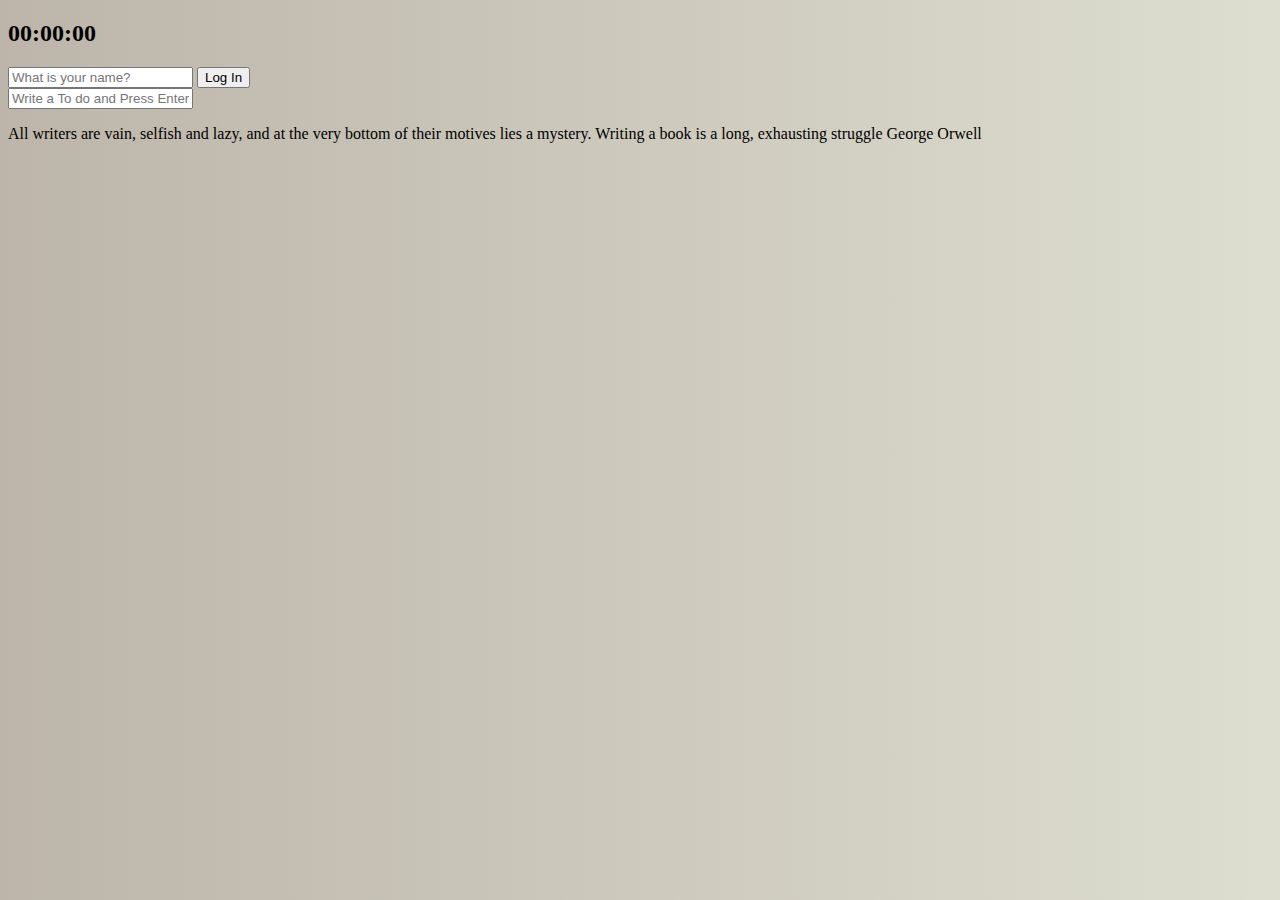
==== index.html @ a2b2f99e "first commit" ====
<!DOCTYPE html>
<html lang="en">
  <head>
    <meta charset="UTF-8" />
    <meta http-equiv="X-UA-Compatible" content="IE=edge" />
    <meta name="viewport" content="width=device-width, initial-scale=1.0" />
    <link rel="stylesheet" href="css/style.css" />
    <title>Momentum App</title>
  </head>
  <body>
    <h2 id="clock">00:00:00</h2>
    <form id="login-form" class="hidden">
      <input
        required
        maxlength="15"
        type="text"
        placeholder="What is your name?"
      />
      <button>Log In</button>
    </form>
    <h1 id="greeting" class="hidden"></h1>
    <form id="todo-form">
      <input type="text" placeholder="Write a To do and Press Enter" required />
    </form>
    <ul id="todo-list"></ul>
    <div id="quote">
      <span></span>
      <span></span>
    </div>
    <div id="weather">
      <span></span>
      <span></span>
    </div>
    <script src="js/greetings.js"></script>
    <script src="js/clock.js"></script>
    <script src="js/quotes.js"></script>
    <script src="js/background.js"></script>
    <script src="js/todo.js"></script>
    <script src="js/weather.js"></script>
  </body>
</html>
---- css/style.css ----
.hidden {
  display: none;
}
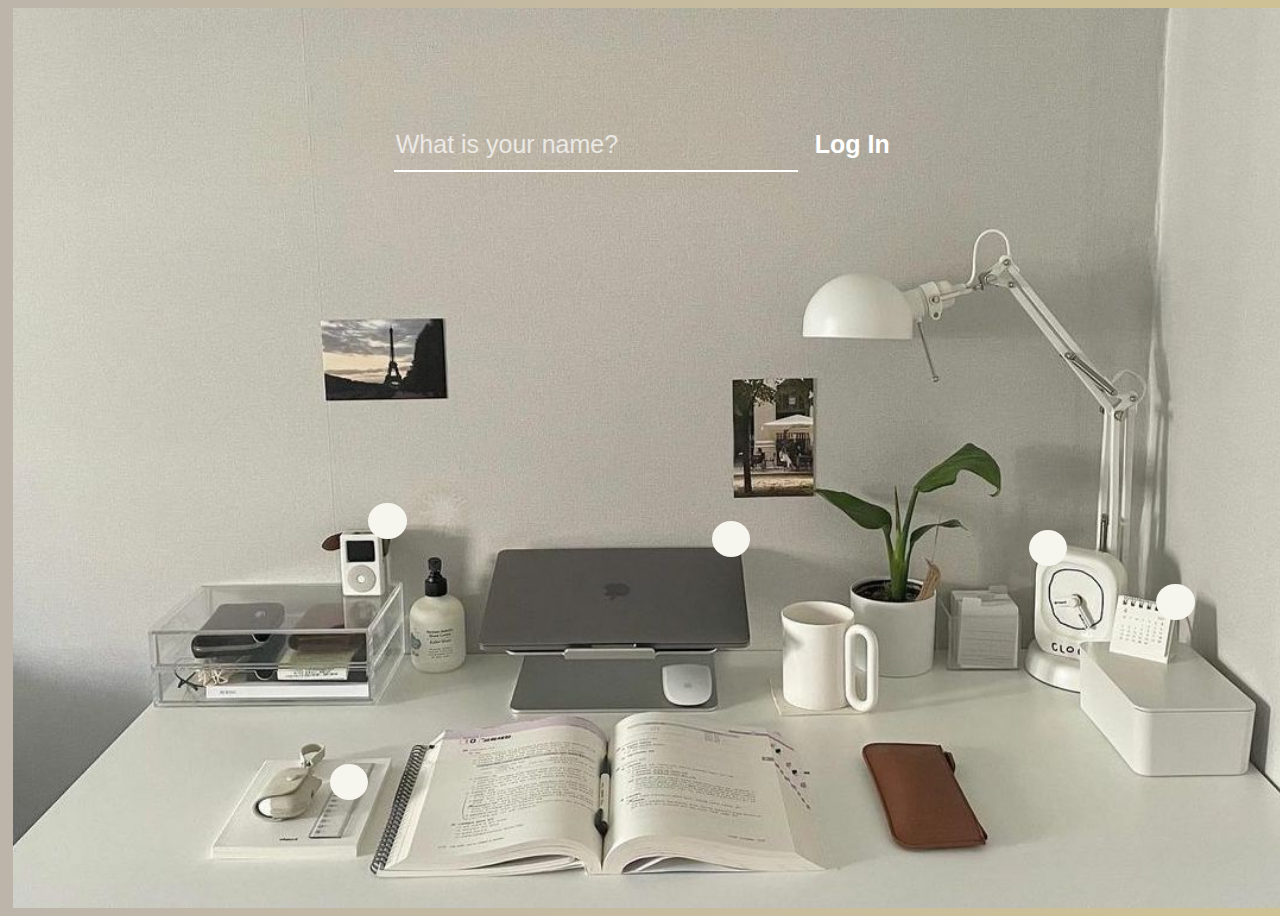
==== commit 21297f2f: "done todo clock" ====
--- a/index.html
+++ b/index.html
@@ -4,36 +4,63 @@
     <meta charset="UTF-8" />
     <meta http-equiv="X-UA-Compatible" content="IE=edge" />
     <meta name="viewport" content="width=device-width, initial-scale=1.0" />
+    <link
+      rel="stylesheet"
+      href="https://fonts.googleapis.com/css2?family=Material+Symbols+Outlined:opsz,wght,FILL,GRAD@20..48,100..700,0..1,-50..200"
+    />
     <link rel="stylesheet" href="css/style.css" />
+    <link rel="stylesheet" href="css/clock.css" />
+    <link rel="stylesheet" href="css/todo.css" />
+    <link rel="stylesheet" href="css/login.css" />
     <title>Momentum App</title>
   </head>
   <body>
-    <h2 id="clock">00:00:00</h2>
-    <form id="login-form" class="hidden">
-      <input
-        required
-        maxlength="15"
-        type="text"
-        placeholder="What is your name?"
-      />
-      <button>Log In</button>
-    </form>
-    <h1 id="greeting" class="hidden"></h1>
-    <form id="todo-form">
-      <input type="text" placeholder="Write a To do and Press Enter" required />
-    </form>
-    <ul id="todo-list"></ul>
-    <div id="quote">
-      <span></span>
-      <span></span>
+    <div id="container-box">
+      <div id="image-box">
+        <img src="img/room.jpeg" />
+        <div class="play-btn"></div>
+        <div class="google-btn"></div>
+        <div class="todolist-btn"></div>
+        <div class="clock-btn"></div>
+        <div class="calendar-btn"></div>
+      </div>
+      <form id="login-form">
+        <input
+          required
+          maxlength="15"
+          type="text"
+          placeholder="What is your name?"
+        />
+        <button>Log In</button>
+      </form>
+      <h1 id="greeting"></h1>
+
+      <div class="popup hidden" id="clock-popup">
+        <button class="closed-btn" id="clock-closed">
+          <span class="material-symbols-outlined"> close </span>
+        </button>
+        <h2 id="clock">00:00:00</h2>
+      </div>
+      <div class="popup hidden" id="todo-popup">
+        <button class="closed-btn" id="todo-closed">
+          <span class="material-symbols-outlined"> close </span>
+        </button>
+        <div id="todolist-box">
+          <form id="todo-form">
+            <input type="text" placeholder="Write a To do" required />
+          </form>
+          <ul id="todo-list"></ul>
+        </div>
+      </div>
+      <div id="weather">
+        <span></span>
+        <span></span>
+      </div>
+      -->
     </div>
-    <div id="weather">
-      <span></span>
-      <span></span>
-    </div>
+
     <script src="js/greetings.js"></script>
     <script src="js/clock.js"></script>
-    <script src="js/quotes.js"></script>
     <script src="js/background.js"></script>
     <script src="js/todo.js"></script>
     <script src="js/weather.js"></script>
--- a/css/style.css
+++ b/css/style.css
@@ -1,3 +1,96 @@
+body {
+  font-family: Montserrat, Arial, Helvetica, sans-serif;
+  width: 100%;
+  height: 100%;
+}
+
+#container-box {
+  display: flex;
+  width: 100%;
+  height: 100vh;
+  position: relative;
+  justify-content: center;
+  align-items: center;
+}
+#image-box {
+  display: flex;
+  justify-content: center;
+  height: 100vh;
+  align-content: center;
+  z-index: 1;
+  position: absolute;
+}
+img {
+  z-index: 1;
+}
+
+.play-btn,
+.google-btn,
+.todolist-btn,
+.clock-btn,
+.calendar-btn {
+  width: 3%;
+  height: 4%;
+  background-color: #f6f5ee;
+  border-radius: 50%;
+  display: flex;
+  z-index: 2;
+}
+
+.play-btn {
+  left: 28%;
+  top: 55%;
+  position: absolute;
+}
+.google-btn {
+  left: 55%;
+  top: 57%;
+  position: absolute;
+}
+
+.todolist-btn {
+  left: 25%;
+  top: 84%;
+  position: absolute;
+}
+
+.clock-btn {
+  left: 80%;
+  top: 58%;
+  position: absolute;
+}
+
+.calendar-btn {
+  left: 90%;
+  top: 64%;
+  position: absolute;
+}
+
+.popup {
+  width: 100%;
+  height: 100%;
+  z-index: 30;
+  display: flex;
+  flex-direction: column;
+  justify-content: center;
+  align-items: center;
+  background: rgba(0, 0, 0, 0.7);
+  backdrop-filter: blur(2px);
+}
+
+.closed-btn {
+  width: 100%;
+  display: flex;
+  justify-content: flex-end;
+  margin-right: 60%;
+  z-index: 30;
+  background-color: transparent;
+  border: none;
+  color: white;
+}
+.material-symbols-outlined {
+  font-variation-settings: "FILL" 0, "wght" 600, "GRAD" 0, "opsz" 100;
+}
 .hidden {
   display: none;
 }
--- a/css/clock.css
+++ b/css/clock.css
@@ -0,0 +1,5 @@
+#clock {
+  font-size: 400%;
+  font-weight: 600;
+  color: white;
+}
--- a/css/todo.css
+++ b/css/todo.css
@@ -0,0 +1,35 @@
+#todo-form {
+  border: none;
+}
+
+#todo-form input {
+  border: none;
+  width: 300px;
+  height: 50px;
+  background-color: transparent;
+  font-size: 30px;
+  color: white;
+}
+#todo-form input:focus {
+  outline: none;
+  border-bottom: 1px solid white;
+}
+#todolist-box {
+  height: 80%;
+  display: flex;
+  flex-direction: column;
+  justify-content: flex-start;
+}
+
+li {
+  color: white;
+  font-size: 30px;
+  font-family: Montserrat, Arial, Helvetica, sans-serif;
+  margin: 15px 0px;
+}
+ul {
+  width: 300px;
+  display: flex;
+  justify-content: flex-start;
+  flex-direction: column;
+}
--- a/css/login.css
+++ b/css/login.css
@@ -0,0 +1,48 @@
+#login-form {
+  position: absolute;
+  z-index: 20;
+  justify-content: center;
+  align-items: center;
+  top: 110px;
+}
+#login-form input {
+  width: 400px;
+  height: 50px;
+  border: 2px solid white;
+  border-top: none;
+  border-left: none;
+  border-right: none;
+  font-size: 25px;
+  font-family: Montserrat, Arial, Helvetica, sans-serif;
+  font-weight: 400;
+  background-color: transparent;
+}
+#login-form input::placeholder {
+  color: white;
+  opacity: 0.7;
+}
+
+#login-form button {
+  background-color: none;
+  border: none;
+  width: 100px;
+  height: 50px;
+  font-size: 25px;
+  font-family: Montserrat, Arial, Helvetica, sans-serif;
+  font-weight: 600;
+  background-color: transparent;
+  color: white;
+}
+
+#greeting {
+  display: flex;
+  position: absolute;
+  z-index: 40;
+  justify-content: center;
+  align-items: center;
+  top: 100px;
+  font-size: 40px;
+  font-family: Montserrat, Arial, Helvetica, sans-serif;
+  font-weight: 600;
+  color: white;
+}
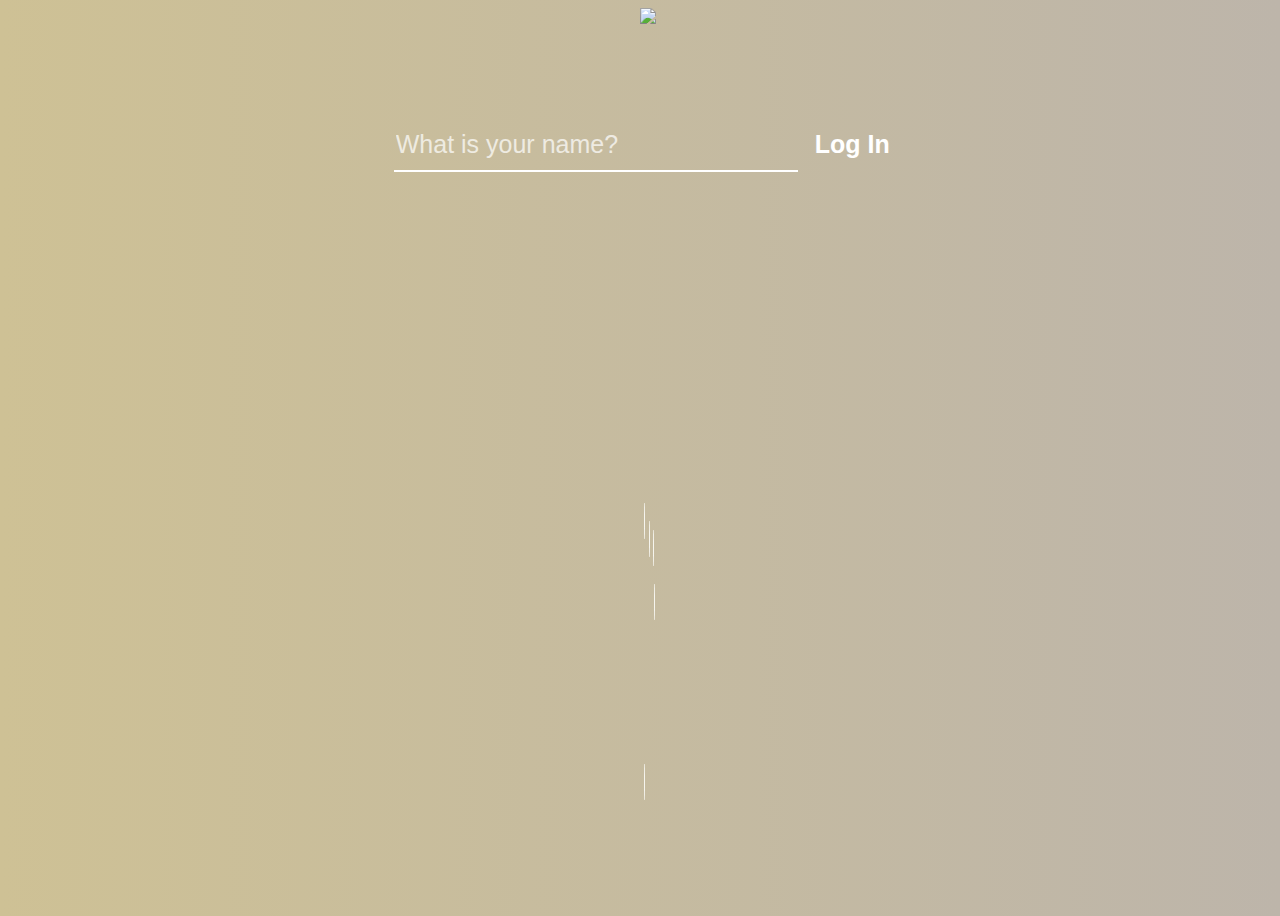
==== commit e2669c4c: "add style" ====
--- a/index.html
+++ b/index.html
@@ -12,12 +12,15 @@
     <link rel="stylesheet" href="css/clock.css" />
     <link rel="stylesheet" href="css/todo.css" />
     <link rel="stylesheet" href="css/login.css" />
+    <link rel="stylesheet" href="css/calendar.css" />
+    <link rel="stylesheet" href="css/weather.css" />
     <title>Momentum App</title>
   </head>
   <body>
+    <h3>The screen is too smallㅠㅠ</h3>
     <div id="container-box">
       <div id="image-box">
-        <img src="img/room.jpeg" />
+        <img src="image/room.jpeg" />
         <div class="play-btn"></div>
         <div class="google-btn"></div>
         <div class="todolist-btn"></div>
@@ -52,17 +55,337 @@
           <ul id="todo-list"></ul>
         </div>
       </div>
+      <div class="popup hidden" id="calendar-popup">
+        <button class="closed-btn" id="calendar-closed">
+          <span class="material-symbols-outlined"> close </span>
+        </button>
+        <div class="calendar-box">
+          <div class="calendar-header">
+            <div class="calendar-move-btn" id="go-prev">
+              <span class="material-symbols-outlined"> arrow_back_ios </span>
+            </div>
+            <div id="calendar-year-month">SEP, 2022</div>
+            <div class="calendar-move-btn" id="go-next">
+              <span class="material-symbols-outlined"> arrow_forward_ios </span>
+            </div>
+          </div>
+          <table class="calendar-body">
+            <thead>
+              <th>SUN</th>
+              <th>MON</th>
+              <th>TUE</th>
+              <th>WED</th>
+              <th>THU</th>
+              <th>FRI</th>
+              <th>SAT</th>
+            </thead>
+            <tbody>
+              <tr class="calendar-line">
+                <td class="calendar-day"></td>
+                <td class="calendar-day"></td>
+                <td class="calendar-day"></td>
+                <td class="calendar-day"></td>
+                <td class="calendar-day"></td>
+                <td class="calendar-day"></td>
+                <td class="calendar-day"></td>
+              </tr>
+              <tr class="calendar-line">
+                <td class="calendar-day"></td>
+                <td class="calendar-day"></td>
+                <td class="calendar-day"></td>
+                <td class="calendar-day"></td>
+                <td class="calendar-day"></td>
+                <td class="calendar-day"></td>
+                <td class="calendar-day"></td>
+              </tr>
+              <tr class="calendar-line">
+                <td class="calendar-day"></td>
+                <td class="calendar-day"></td>
+                <td class="calendar-day"></td>
+                <td class="calendar-day"></td>
+                <td class="calendar-day"></td>
+                <td class="calendar-day"></td>
+                <td class="calendar-day"></td>
+              </tr>
+              <tr class="calendar-line">
+                <td class="calendar-day"></td>
+                <td class="calendar-day"></td>
+                <td class="calendar-day"></td>
+                <td class="calendar-day"></td>
+                <td class="calendar-day"></td>
+                <td class="calendar-day"></td>
+                <td class="calendar-day"></td>
+              </tr>
+              <tr class="calendar-line">
+                <td class="calendar-day"></td>
+                <td class="calendar-day"></td>
+                <td class="calendar-day"></td>
+                <td class="calendar-day"></td>
+                <td class="calendar-day"></td>
+                <td class="calendar-day"></td>
+                <td class="calendar-day"></td>
+              </tr>
+              <tr class="calendar-line">
+                <td class="calendar-day"></td>
+                <td class="calendar-day"></td>
+                <td class="calendar-day"></td>
+                <td class="calendar-day"></td>
+                <td class="calendar-day"></td>
+                <td class="calendar-day"></td>
+                <td class="calendar-day"></td>
+              </tr>
+            </tbody>
+          </table>
+        </div>
+      </div>
+
       <div id="weather">
         <span></span>
         <span></span>
       </div>
-      -->
+      <div class="popup hidden" id="google-popup">
+        <button class="closed-btn" id="google-closed">
+          <span class="material-symbols-outlined"> close </span>
+        </button>
+        <iframe
+          id="inlineFrame"
+          width="1000"
+          height="700"
+          src="https://nomadcoders.co/typescript-for-beginners/lobby"
+        >
+        </iframe>
+      </div>
+      <div class="popup hidden" id="play-popup">
+        <div class="play-first_column">
+          <button class="closed-btn" id="play-closed">
+            <span class="material-symbols-outlined"> close </span>
+          </button>
+        </div>
+        <div class="play-second_column">
+          <div class="main-screen">
+            <div class="screen-header">
+              <span class="material-symbols-outlined">
+                arrow_back_ios_new
+              </span>
+              <span class="material-symbols-outlined"> search </span>
+            </div>
+            <div class="main-screen_player">
+              <div class="main-screen_image">
+                <div class="colorfulShadow artist"></div>
+              </div>
+            </div>
+            <div class="main-screen_text">
+              <span>Grace lee, Artist</span>
+              <span>Rap, Hip-hop</span>
+            </div>
+            <div class="main-screen_btn">
+              <button>Shuffle</button>
+              <button>
+                <span class="material-symbols-outlined"> favorite </span>
+                <span>212,971</span>
+              </button>
+            </div>
+            <div class="main-screen_playlist">
+              <div class="playlist-component">
+                <div class="playlist-component_column">
+                  <img src="image/g.jpg" />
+                  <div class="music_chart">
+                    <div class="music_icon"></div>
+                    <div class="music_icon"></div>
+                    <div class="music_icon"></div>
+                  </div>
+                </div>
+                <div class="playlist-component_column">
+                  <span>Grace lee, Artist</span>
+                  <span>Hey Mama</span>
+                </div>
+                <div class="playlist-component_column">
+                  <span class="material-symbols-outlined"> more_vert </span>
+                </div>
+              </div>
+              <div class="playlist-component">
+                <div class="playlist-component_column">
+                  <img src="image/c.jpg" />
+                  <div class="music_chart">
+                    <div class="music_icon"></div>
+                    <div class="music_icon"></div>
+                    <div class="music_icon"></div>
+                  </div>
+                </div>
+                <div class="playlist-component_column">
+                  <span>Grace lee, Artist</span>
+                  <span>December</span>
+                </div>
+                <div class="playlist-component_column">
+                  <span class="material-symbols-outlined"> more_vert </span>
+                </div>
+              </div>
+              <div class="playlist-component">
+                <div class="playlist-component_column">
+                  <img src="image/d.jpg" />
+                  <div class="music_chart">
+                    <div class="music_icon"></div>
+                    <div class="music_icon"></div>
+                    <div class="music_icon"></div>
+                  </div>
+                </div>
+                <div class="playlist-component_column">
+                  <span>Grace lee, Artist</span>
+                  <span>Call me</span>
+                </div>
+                <div class="playlist-component_column">
+                  <span class="material-symbols-outlined"> more_vert </span>
+                </div>
+              </div>
+              <div class="playlist-component">
+                <div class="playlist-component_column">
+                  <img src="image/f.jpg" />
+                  <div class="music_chart">
+                    <div class="music_icon"></div>
+                    <div class="music_icon"></div>
+                    <div class="music_icon"></div>
+                  </div>
+                </div>
+                <div class="playlist-component_column">
+                  <span>Grace lee, Artist</span>
+                  <span>Summer-vacation</span>
+                </div>
+                <div class="playlist-component_column">
+                  <span class="material-symbols-outlined"> more_vert </span>
+                </div>
+              </div>
+              <div class="playlist-component">
+                <div class="playlist-component_column">
+                  <img src="image/c.jpg" />
+                  <div class="music_chart">
+                    <div class="music_icon"></div>
+                    <div class="music_icon"></div>
+                    <div class="music_icon"></div>
+                  </div>
+                </div>
+                <div class="playlist-component_column">
+                  <span>Grace lee, Artist</span>
+                  <span>December</span>
+                </div>
+                <div class="playlist-component_column">
+                  <span class="material-symbols-outlined"> more_vert </span>
+                </div>
+              </div>
+              <div class="playlist-component">
+                <div class="playlist-component_column">
+                  <img src="image/d.jpg" />
+                  <div class="music_chart">
+                    <div class="music_icon"></div>
+                    <div class="music_icon"></div>
+                    <div class="music_icon"></div>
+                  </div>
+                </div>
+                <div class="playlist-component_column">
+                  <span>Grace lee, Artist</span>
+                  <span>Call me</span>
+                </div>
+                <div class="playlist-component_column">
+                  <span class="material-symbols-outlined"> more_vert </span>
+                </div>
+              </div>
+              <div class="playlist-component">
+                <div class="playlist-component_column">
+                  <img src="image/f.jpg" />
+                  <div class="music_chart">
+                    <div class="music_icon"></div>
+                    <div class="music_icon"></div>
+                    <div class="music_icon"></div>
+                  </div>
+                </div>
+                <div class="playlist-component_column">
+                  <span>Grace lee, Artist</span>
+                  <span>Summer-vacation</span>
+                </div>
+                <div class="playlist-component_column">
+                  <span class="material-symbols-outlined"> more_vert </span>
+                </div>
+              </div>
+              <div class="playlist-component">
+                <div class="playlist-component_column">
+                  <img src="image/f.jpg" />
+                  <div class="music_chart">
+                    <div class="music_icon"></div>
+                    <div class="music_icon"></div>
+                    <div class="music_icon"></div>
+                  </div>
+                </div>
+                <div class="playlist-component_column">
+                  <span>Grace lee, Artist</span>
+                  <span>Summer-vacation</span>
+                </div>
+                <div class="playlist-component_column">
+                  <span class="material-symbols-outlined"> more_vert </span>
+                </div>
+              </div>
+              <div class="main-screen_playbar">
+                <div class="playbar_column">
+                  <span>Grace lee, Artist</span>
+                  <span>December</span>
+                </div>
+                <div class="playbar_column">
+                  <span class="material-symbols-outlined"> skip_previous </span>
+                  <span class="material-symbols-outlined"> play_arrow </span>
+                  <span class="material-symbols-outlined"> skip_next </span>
+                </div>
+              </div>
+            </div>
+          </div>
+        
+        <div class="play-screen">
+          <div class="screen-header">
+            <span class="material-symbols-outlined"> arrow_back_ios_new </span>
+            <span class="material-symbols-outlined"> search </span>
+          </div>
+          <div class="play-screen_player">
+            <div class="play-screen_image">
+              <div class="colorfulShadow album"></div>
+            </div>
+            <div class="play-screen_text">
+              <span>December</span>
+              <span>Grace lee, Artist</span>
+            </div>
+          </div>
+          <div class="play-screen_track">
+            <div class="play-screen_progress">
+              <div class="progress_time">
+                <span id="current-time"></span>
+                <span id="duration-time"></span>
+              </div>
+              <div class="progress_line">
+                <div class="progress_black">
+                  <div class="progress_dot"></div>
+                </div>
+              </div>
+            </div>
+            <div class="play-screen_controls">
+              <span class="material-symbols-outlined"> all_inclusive </span>
+              <span class="material-symbols-outlined"> skip_previous </span>
+              <span class="material-symbols-outlined" id="music_play">
+                play_circle
+                </span>
+                <span class="material-symbols-outlined hidden" id="music_pause">
+                    pause_circle
+                    </span>
+              <span class="material-symbols-outlined"> skip_next </span>
+              <span class="material-symbols-outlined"> graphic_eq </span>
+            </div>
+          </div>
+        </div>
+      </div>
     </div>
 
     <script src="js/greetings.js"></script>
     <script src="js/clock.js"></script>
     <script src="js/background.js"></script>
     <script src="js/todo.js"></script>
+    <script src="js/calender.js"></script>
     <script src="js/weather.js"></script>
+    <script src="js/google.js"></script>
+    <script src="js/play.js"></script>
   </body>
 </html>
--- a/css/style.css
+++ b/css/style.css
@@ -1,7 +1,13 @@
+@import "main-screen.css";
+@import "play-screen.css";
+@import "playlist-component.css";
+@import "screen-header.css";
+
 body {
   font-family: Montserrat, Arial, Helvetica, sans-serif;
   width: 100%;
-  height: 100%;
+  height: 100vh;
+  overflow: hidden;
 }
 
 #container-box {
@@ -67,30 +73,103 @@
 }
 
 .popup {
-  width: 100%;
-  height: 100%;
+  width: 78%;
+  height: 100vh;
   z-index: 30;
   display: flex;
   flex-direction: column;
   justify-content: center;
   align-items: center;
-  background: rgba(0, 0, 0, 0.7);
-  backdrop-filter: blur(2px);
+  background: rgba(0, 0, 0, 0.8);
+  backdrop-filter: blur(3px);
 }
-
+.play-first_column {
+  display: flex;
+  width: 80%;
+  margin-left: 10px;
+  margin-bottom: 10px;
+  justify-content: flex-end;
+}
+.play-second_column {
+  display: flex;
+  flex-direction: row;
+}
 .closed-btn {
-  width: 100%;
+  width: 78%;
   display: flex;
   justify-content: flex-end;
-  margin-right: 60%;
   z-index: 30;
   background-color: transparent;
   border: none;
   color: white;
 }
-.material-symbols-outlined {
-  font-variation-settings: "FILL" 0, "wght" 600, "GRAD" 0, "opsz" 100;
+.closed-btn:hover {
+  cursor: pointer;
+  transition: 0.2s ease-in-out;
+  color: #bebcae;
+  cursor: pointer;
 }
+#google-closed {
+  width: 90%;
+  height: 12%;
+}
+.closed-btn span {
+  font-size: 48px;
+}
+
+#todo-list .material-symbols-outlined {
+  font-size: 24px;
+  margin-top: 5px;
+  margin-left: 20px;
+  color: white;
+  cursor: pointer;
+}
+
+.main-screen,
+.play-screen {
+  width: 320px;
+  height: 640px;
+  background-color: white;
+  margin: 0px 10px;
+  border-radius: 30px;
+}
+
+.main-screen {
+  position: relative;
+}
+
 .hidden {
   display: none;
 }
+.play-btn:hover,
+.google-btn:hover,
+.todolist-btn:hover,
+.clock-btn:hover,
+.calendar-btn:hover {
+  transition: 0.2s ease-in-out;
+  background-color: #bebcae;
+  cursor: pointer;
+}
+
+@media screen and (max-width: 1000px) {
+  body {
+    background-color: blanchedalmond;
+    display: flex;
+    height: 100vh;
+    justify-content: center;
+    align-items: center;
+  }
+  h3 {
+    position: fixed;
+    font-size: 35px;
+  }
+  #container-box {
+    display: none;
+  }
+}
+@media screen and (min-width: 1000px) {
+  h3 {
+    display: none;
+    font-size: 35px;
+  }
+}
